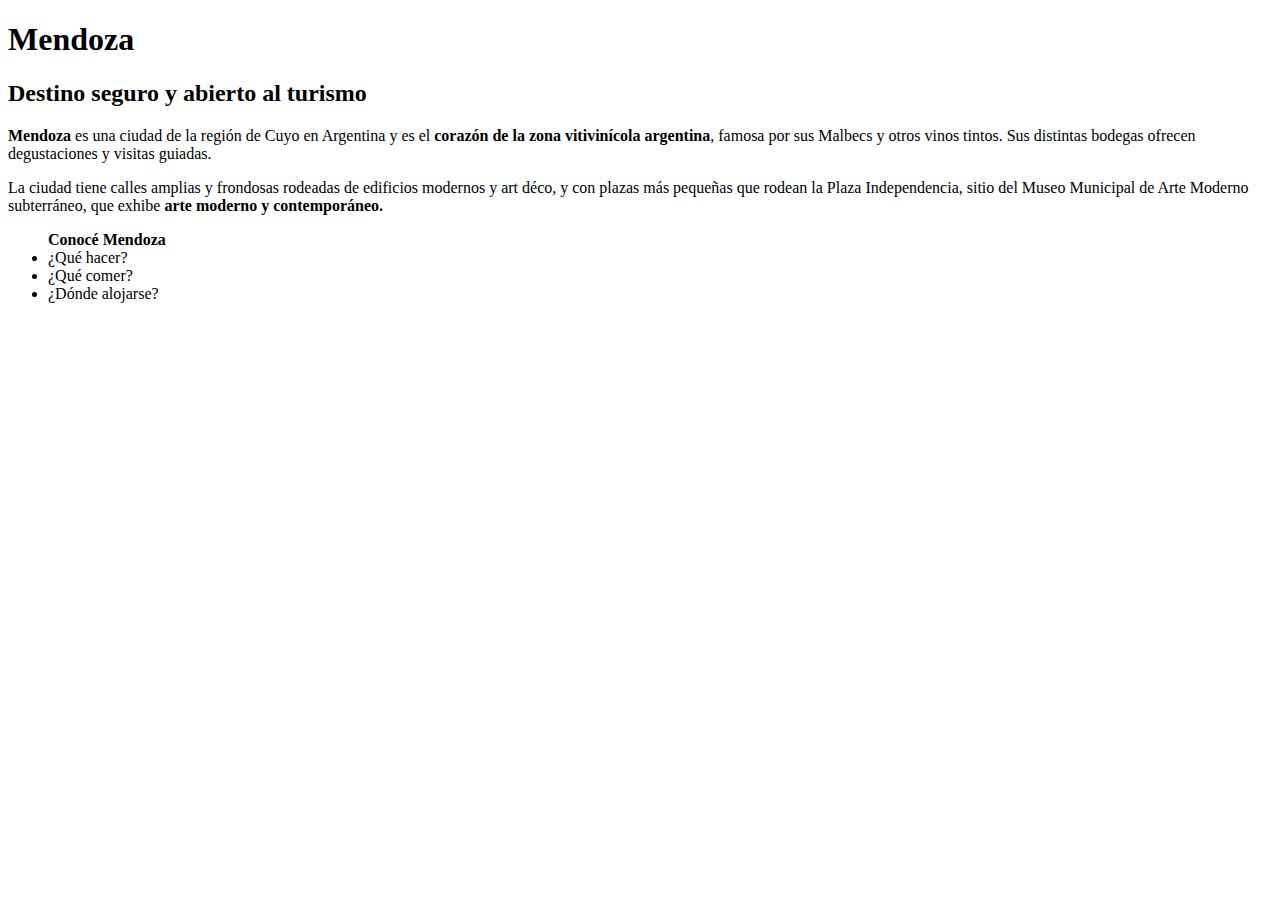
==== index.html @ 187c32b5 "Archivo idex y style" ====
<!DOCTYPE html>
<html lang="en">
<head>
    <meta charset="UTF-8">
    <meta name="viewport" content="width=device-width, initial-scale=1.0">
    <title>Laboratorio 1</title>
    <link rel="stylesheet" src="style.css" type="text/css">
    <!--Utilizar las propiedades: font-family,
font-size, color, background-color.-->
</head>
<body>
    <h1>Mendoza</h1>
    <h2>Destino seguro y abierto al turismo</h2>

    <p><strong>Mendoza</strong> es una ciudad de la región de Cuyo en Argentina y
    es el <strong>corazón de la zona vitivinícola argentina</strong>, famosa por
    sus Malbecs y otros vinos tintos. Sus distintas bodegas
    ofrecen degustaciones y visitas guiadas.</p>

    <p>La ciudad tiene calles amplias y frondosas rodeadas de
    edificios modernos y art déco, y con plazas más pequeñas
    que rodean la Plaza Independencia, sitio del Museo
    Municipal de Arte Moderno subterráneo, que exhibe <strong>arte
    moderno y contemporáneo.</strong></p>
    
<ul>
    <strong>Conocé Mendoza</strong>
    <li>¿Qué hacer?</li>
    <li>¿Qué comer?</li>
    <li>¿Dónde alojarse?</li>
</ul>
</body>
</html>
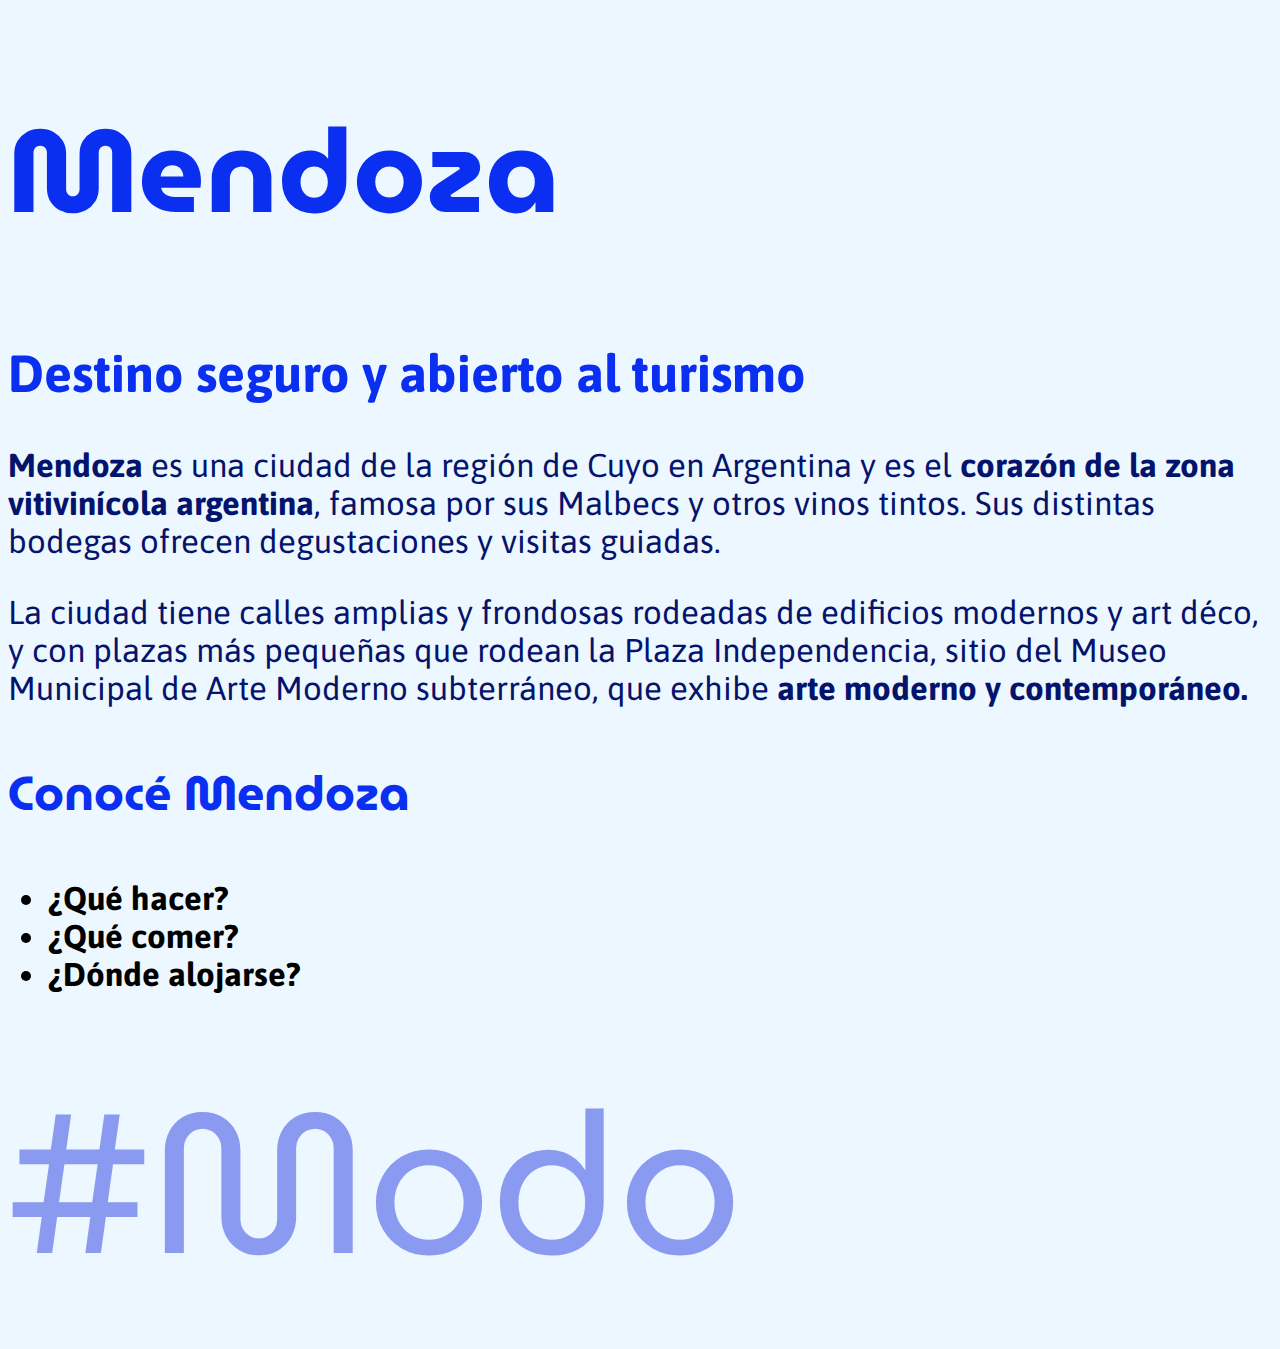
==== commit bbbc53cd: "Ejercicio 1 - desafio m1 html" ====
--- a/index.html
+++ b/index.html
@@ -4,30 +4,33 @@
     <meta charset="UTF-8">
     <meta name="viewport" content="width=device-width, initial-scale=1.0">
     <title>Laboratorio 1</title>
-    <link rel="stylesheet" src="style.css" type="text/css">
-    <!--Utilizar las propiedades: font-family,
-font-size, color, background-color.-->
+    <link rel="stylesheet" href="style.css" type="text/css">
+    <link rel="preconnect" href="https://fonts.googleapis.com">
+<link rel="preconnect" href="https://fonts.gstatic.com" crossorigin>
+<link href="https://fonts.googleapis.com/css2?family=Asap:wght@400;700&family=MuseoModerno:wght@700&display=swap" rel="stylesheet">
 </head>
 <body>
     <h1>Mendoza</h1>
     <h2>Destino seguro y abierto al turismo</h2>
 
-    <p><strong>Mendoza</strong> es una ciudad de la región de Cuyo en Argentina y
-    es el <strong>corazón de la zona vitivinícola argentina</strong>, famosa por
+    <p class="parrafo"><strong>Mendoza</strong> es una ciudad de la región de Cuyo en Argentina y es el <strong>corazón de la zona vitivinícola argentina</strong>, famosa por
     sus Malbecs y otros vinos tintos. Sus distintas bodegas
     ofrecen degustaciones y visitas guiadas.</p>
 
-    <p>La ciudad tiene calles amplias y frondosas rodeadas de
+    <p class="parrafo">La ciudad tiene calles amplias y frondosas rodeadas de
     edificios modernos y art déco, y con plazas más pequeñas
     que rodean la Plaza Independencia, sitio del Museo
     Municipal de Arte Moderno subterráneo, que exhibe <strong>arte
     moderno y contemporáneo.</strong></p>
-    
-<ul>
-    <strong>Conocé Mendoza</strong>
-    <li>¿Qué hacer?</li>
-    <li>¿Qué comer?</li>
-    <li>¿Dónde alojarse?</li>
-</ul>
+
+    <p class="conocer"><strong>Conocé Mendoza</strong></p>
+    <ul>
+        <strong>
+            <li>¿Qué hacer?</li>
+            <li>¿Qué comer?</li>
+            <li>¿Dónde alojarse?</li>
+        </strong>
+    </ul>
+    <div class="modo">#Modo</div>
 </body>
 </html>--- a/style.css
+++ b/style.css
@@ -0,0 +1,52 @@
+body {
+    background-color: #edf7ff;
+}
+
+h1 {
+    color:#0a2ff1;
+    font-size: 117px;
+    font-family: 'MuseoModerno', cursive;
+}
+
+h2 {
+    color : #0a2ff1;
+    font-size: 52px;
+    font-family: 'Asap', sans-serif;
+}
+
+.parrafo {
+    color : #04146c ;
+    font-size: 33px;
+    font-family: 'Asap', sans-serif;
+}
+
+.conocer {
+    color:#0a2ff1;
+    font-size: 48px;
+    font-family: 'MuseoModerno', cursive;
+}
+
+ul {
+    font-size: 33px;
+    font-family: 'Asap', sans-serif;
+}
+
+.modo{
+    color:#8a9af1 ;
+    font-family:'MuseoModerno', cursive;
+    font-size: 198px;
+}
+
+
+
+
+
+
+
+
+
+
+
+
+
+
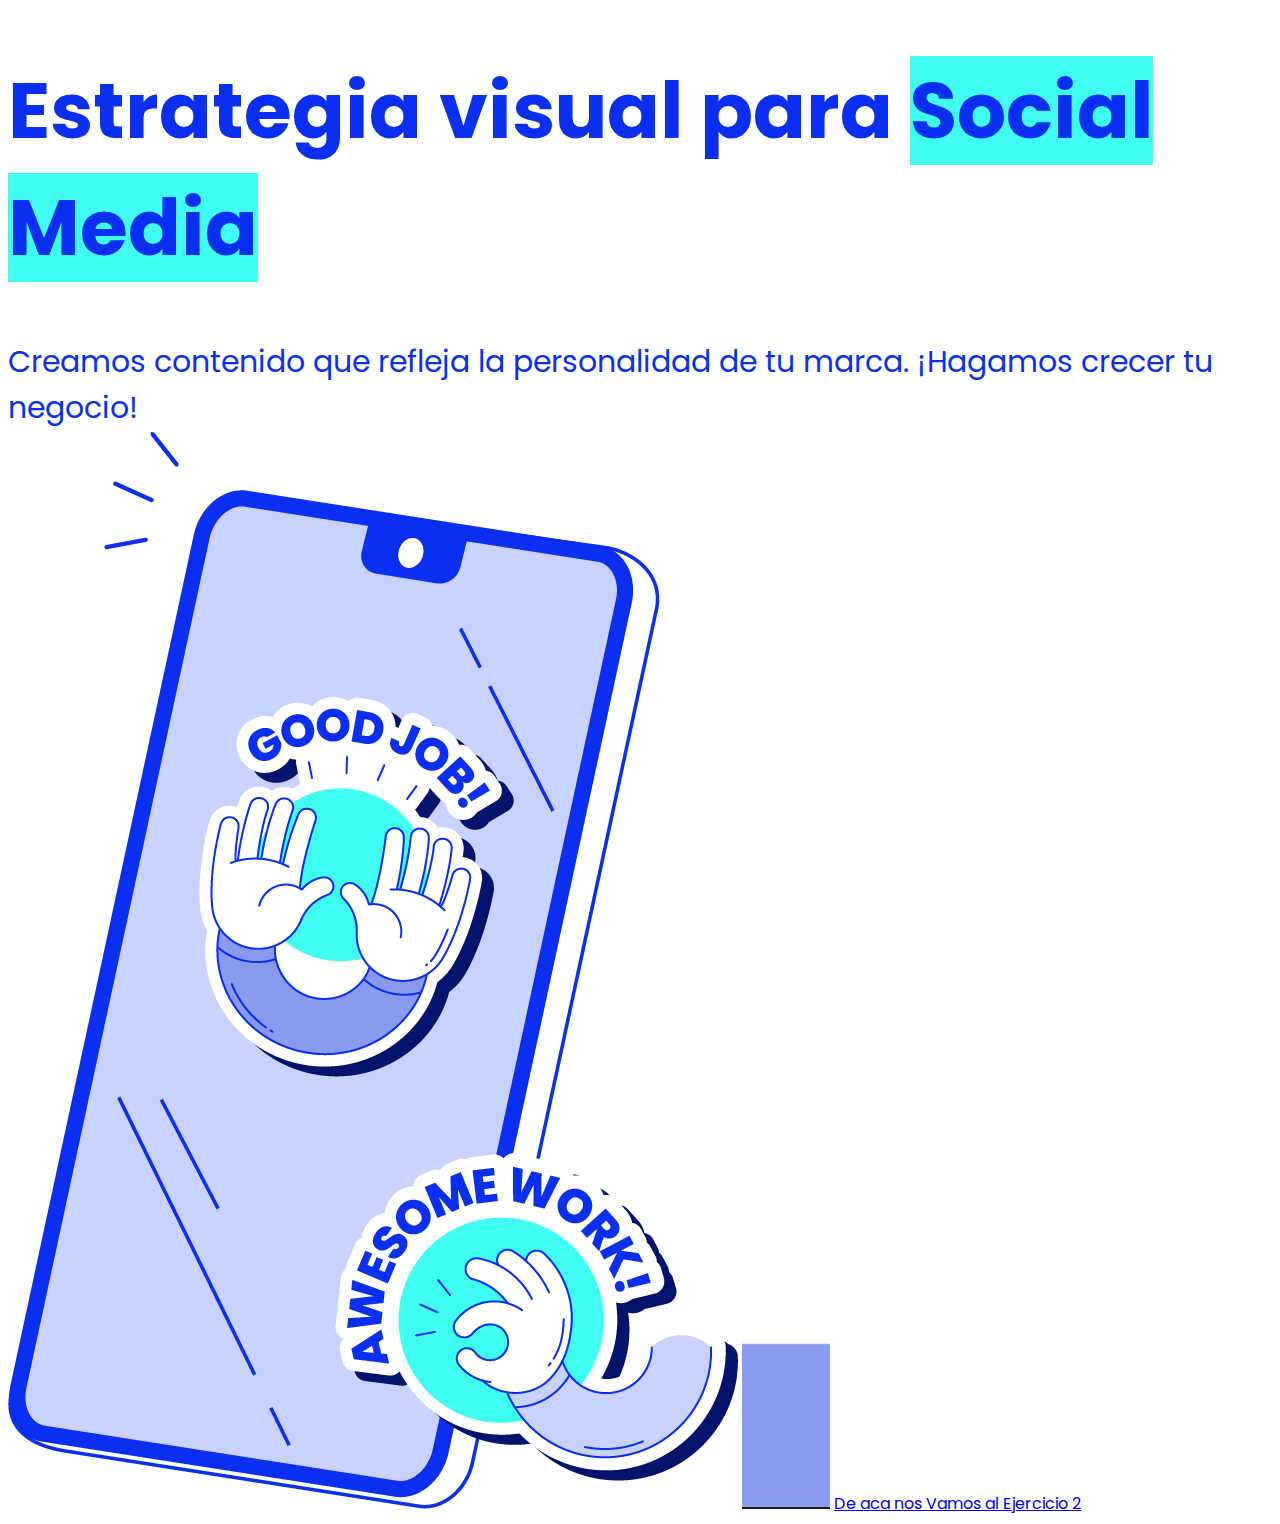
==== commit c5e12be1: "Desafio 2 - ej 1-2-3" ====
--- a/index.html
+++ b/index.html
@@ -1,36 +1,14 @@
 <!DOCTYPE html>
-<html lang="en">
+<html>
 <head>
-    <meta charset="UTF-8">
-    <meta name="viewport" content="width=device-width, initial-scale=1.0">
-    <title>Laboratorio 1</title>
-    <link rel="stylesheet" href="style.css" type="text/css">
-    <link rel="preconnect" href="https://fonts.googleapis.com">
-<link rel="preconnect" href="https://fonts.gstatic.com" crossorigin>
-<link href="https://fonts.googleapis.com/css2?family=Asap:wght@400;700&family=MuseoModerno:wght@700&display=swap" rel="stylesheet">
+  <title>Laboratorio 1</title>
+  <link rel="stylesheet" href="style.css">
 </head>
 <body>
-    <h1>Mendoza</h1>
-    <h2>Destino seguro y abierto al turismo</h2>
-
-    <p class="parrafo"><strong>Mendoza</strong> es una ciudad de la región de Cuyo en Argentina y es el <strong>corazón de la zona vitivinícola argentina</strong>, famosa por
-    sus Malbecs y otros vinos tintos. Sus distintas bodegas
-    ofrecen degustaciones y visitas guiadas.</p>
-
-    <p class="parrafo">La ciudad tiene calles amplias y frondosas rodeadas de
-    edificios modernos y art déco, y con plazas más pequeñas
-    que rodean la Plaza Independencia, sitio del Museo
-    Municipal de Arte Moderno subterráneo, que exhibe <strong>arte
-    moderno y contemporáneo.</strong></p>
-
-    <p class="conocer"><strong>Conocé Mendoza</strong></p>
-    <ul>
-        <strong>
-            <li>¿Qué hacer?</li>
-            <li>¿Qué comer?</li>
-            <li>¿Dónde alojarse?</li>
-        </strong>
-    </ul>
-    <div class="modo">#Modo</div>
+  <h1>Estrategia visual para <span class="social">social media</span></h1>
+  <div class="subtitle">Creamos contenido que refleja la personalidad de tu marca. ¡Hagamos crecer tu negocio!</div>
+  <img src="assets/Recursos/Ejercicio 1/celu.png" alt="celular">
+  <img src="assets/Recursos/Ejercicio 1/fondo.JPG" alt="banner">
+  <a href="EjercicioDos.html">De aca nos Vamos al Ejercicio 2</a>
 </body>
-</html>+</html>
--- a/style.css
+++ b/style.css
@@ -1,52 +1,22 @@
+@import url('https://fonts.googleapis.com/css?family=Poppins:400,500,700');
+
 body {
-    background-color: #edf7ff;
+  font-family: "Poppins", sans-serif;
+  background-color: #ffffff;
 }
 
 h1 {
-    color:#0a2ff1;
-    font-size: 117px;
-    font-family: 'MuseoModerno', cursive;
+    font-size: 78px; /* Convertir 59pt a px */
+    font-weight: 700;
+    color: #0a2ff1;
 }
 
-h2 {
-    color : #0a2ff1;
-    font-size: 52px;
-    font-family: 'Asap', sans-serif;
+.subtitle {
+    font-size: 30px;
+    color: #0a2ff1;
 }
 
-.parrafo {
-    color : #04146c ;
-    font-size: 33px;
-    font-family: 'Asap', sans-serif;
-}
-
-.conocer {
-    color:#0a2ff1;
-    font-size: 48px;
-    font-family: 'MuseoModerno', cursive;
-}
-
-ul {
-    font-size: 33px;
-    font-family: 'Asap', sans-serif;
-}
-
-.modo{
-    color:#8a9af1 ;
-    font-family:'MuseoModerno', cursive;
-    font-size: 198px;
-}
-
-
-
-
-
-
-
-
-
-
-
-
-
-
+.social {
+    background-color: #3ffff3 ;
+    text-transform: capitalize;
+} 